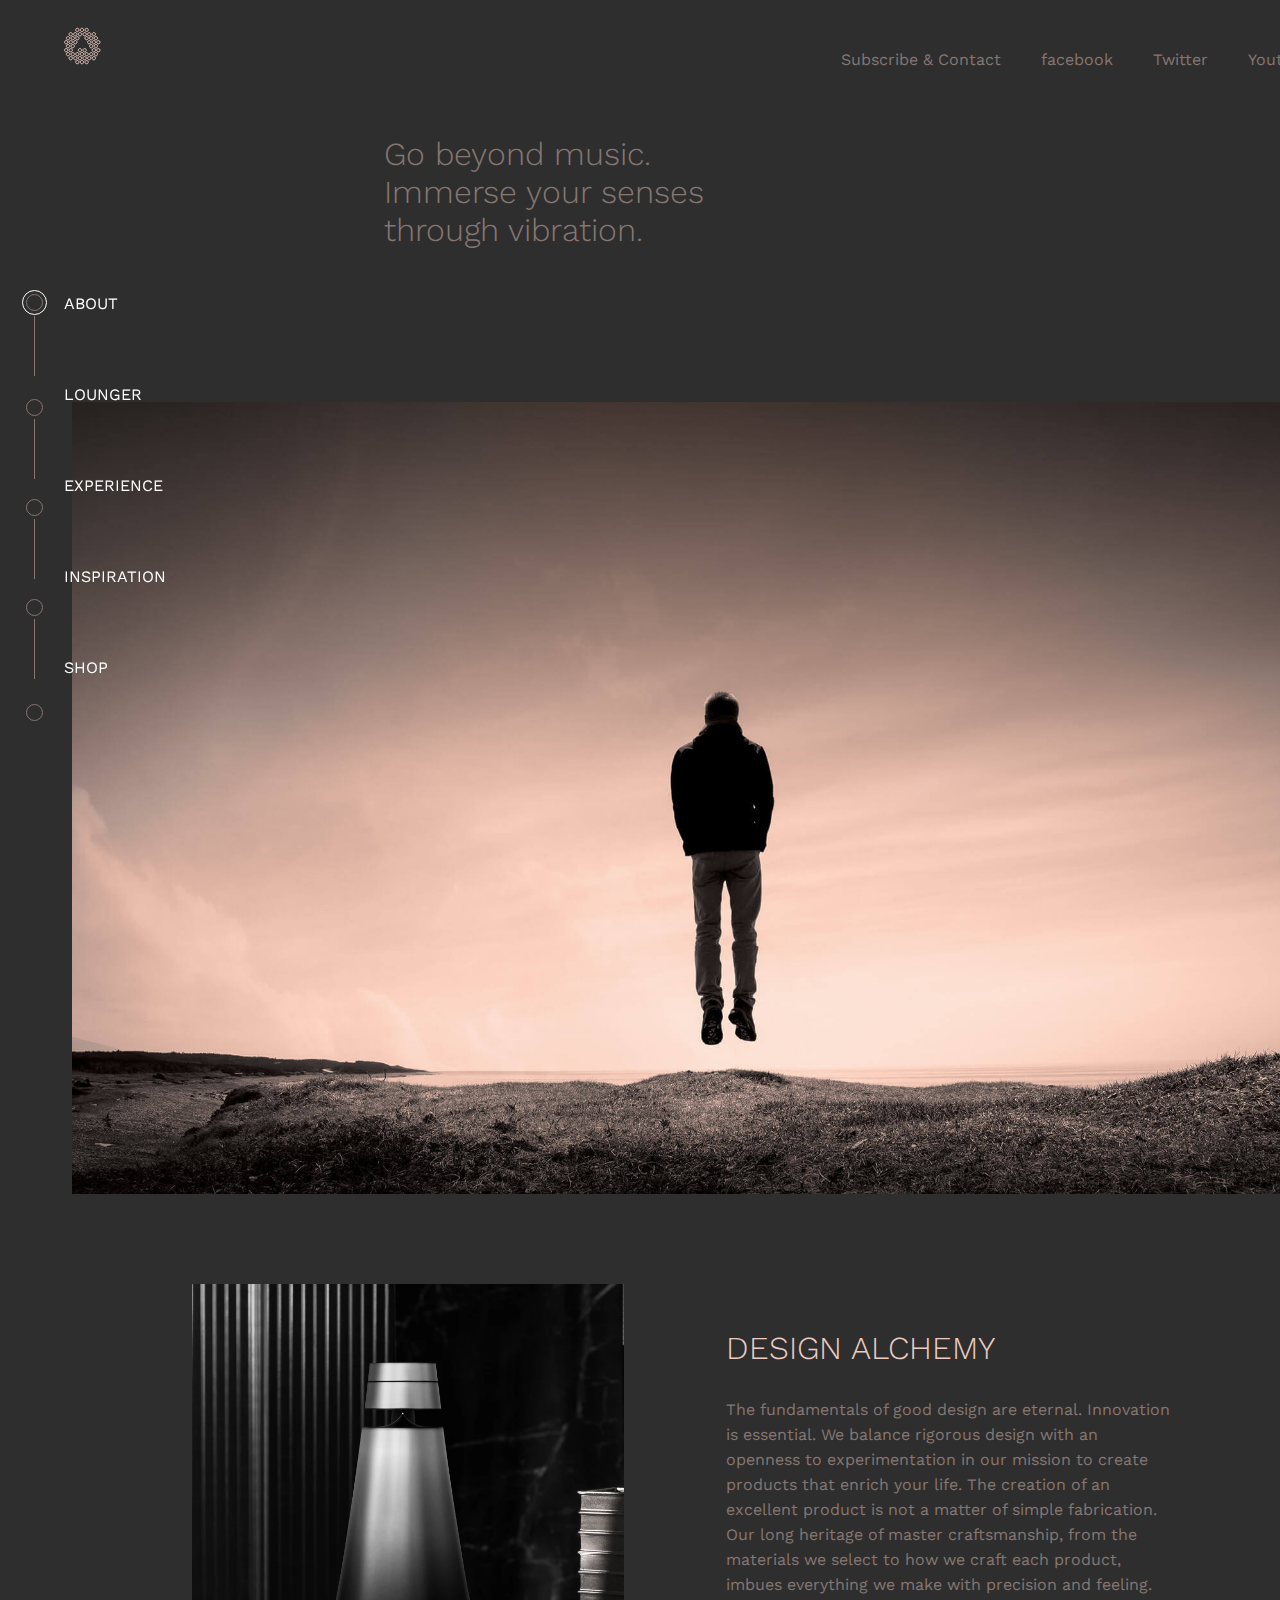
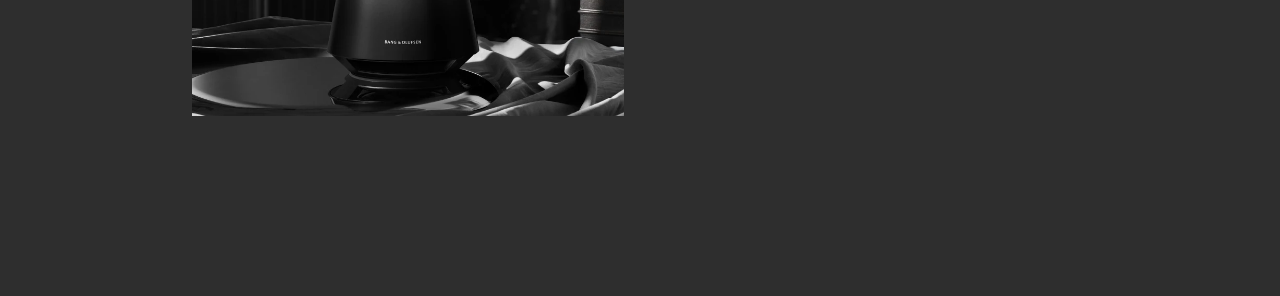
==== index.html @ e5970524 "v1.0" ====
<!DOCTYPE html>
<html lang="en">

<head>
    <meta charset="UTF-8">
    <meta http-equiv="X-UA-Compatible" content="IE=edge">
    <meta name="viewport" content="width=device-width, initial-scale=1.0">
    <link rel="stylesheet" href="assets/css/style.css">
    <title>Document</title>
</head>

<body>
    <!-- ##########HEADER########## -->
    <header>
        <nav>
            <img src="assets/img/logo.svg" alt="">
            <ul>
                <li>Subscribe & Contact</li>
                <li>facebook</li>
                <li>Twitter</li>
                <li>Youtube</li>
                <li>DE</li>
            </ul>
        </nav>
    </header>


    <section class="section1">

        <h2>Go beyond music. <br> Immerse your senses <br> through vibration.</h2>
        <ASide>
            <span class="span1" id="span"></span>
            <div class="divLine"></div>
            <span id="span"></span>
            <div class="divLine"></div>
            <span id="span"></span>
            <div class="divLine"></div>
            <span id="span"></span>
            <div class="divLine"></div>
            <span id="span"></span>
            <a href="">ABOUT</a>
            <a href="assets/html/lounger.html">LOUNGER</a>
            <a href="">EXPERIENCE</a>
            <a href="">INSPIRATION</a>
            <a href="">SHOP</a>
        </ASide>
        <img src="assets/img/section-about-1.jpg" alt="">


    </section>

    <section class="section2">
        <img src="assets/img/BS1_NYC_Home.webp" alt="">

        <div>
            <h2>DESIGN ALCHEMY</h2>
            <p>The fundamentals of good design are eternal. Innovation is essential. We balance rigorous design with an openness to experimentation in our mission to create products that enrich your life. The creation of an excellent product is not a matter
                of simple fabrication. Our long heritage of master craftsmanship, from the materials we select to how we craft each product, imbues everything we make with precision and feeling.</p>
        </div>
    </section>
    <script src="assets/js/main.js"></script>
</body>

</html>
---- assets/css/style.css ----
@import url('https://fonts.googleapis.com/css2?family=Work+Sans:ital,wght@0,100;0,200;0,300;0,400;0,500;0,600;0,700;0,800;0,900;1,100;1,200;1,300;1,400;1,500;1,600;1,700;1,800;1,900&display=swap');
* {
    margin: 0;
    padding: 0;
}

body {
    width: 1440px;
    font-family: 'Work Sans', sans-serif;
}


/*##########Header##########*/

header {
    background: #2e2e2e;
    padding: 0 0 5vh 0;
}

header nav {
    display: flex;
    justify-content: space-between;
    align-items: baseline;
}

header nav img {
    margin: 0px 0 0 5vw;
    z-index: 1;
}

header nav ul {
    display: flex;
    list-style: none;
    margin: 50px 2vw 0 0;
    z-index: 1;
}

header nav ul li {
    margin: 0px 40px 0 0;
    font-size: 1rem;
    color: #867772;
}


/*##########SECTION1##########*/

.section1 {
    padding: 10vh 0 0 0;
    margin: 0 0 0 0;
    display: flex;
    background: #2e2e2e;
}

.section1 h2 {
    position: absolute;
    z-index: 1;
    left: 30vw;
    top: 15vh;
    font-size: 2rem;
    color: #867772;
    font-weight: 300;
}

.section1 img {
    width: 90%;
    margin: 0 auto;
    position: relative;
    padding: 22vh 0 0 0;
}

.beyond {
    padding: 5vh 0 10vh 30vw;
    color: #867772;
    font-size: 1.5rem;
}

aside {
    display: flex;
    flex-direction: column;
    margin: 10vh 0 10vh 2vw;
    padding-left: 3vw;
    position: absolute;
    position: fixed;
    z-index: 1;
}

aside a {
    padding: 0vh 0 8vh 0;
    color: white;
    text-decoration: none;
}

.divLine {
    height: 60px;
    width: 1px;
    background: #867772;
    position: absolute;
}

.section1 span {
    display: inline;
    width: 15px;
    height: 15px;
    background: #2e2e2e;
    border-radius: 15px;
    border: 1px solid #867772;
    outline-offset: 3px;
    position: absolute;
}

.divLine:nth-of-type(1) {
    left: 8px;
    top: 22px;
}

.divLine:nth-of-type(2) {
    left: 8px;
    top: 125px;
}

.divLine:nth-of-type(3) {
    left: 8px;
    top: 225px;
}

.divLine:nth-of-type(4) {
    left: 8px;
    top: 325px;
}

.section1 span:nth-of-type(1) {
    top: 0px;
    left: 0;
}

.section1 span:nth-of-type(2) {
    top: 105px;
    left: 0;
}

.section1 span:nth-of-type(3) {
    top: 205px;
    left: 0;
}

.section1 span:nth-of-type(4) {
    top: 305px;
    left: 0;
}

.section1 span:nth-of-type(5) {
    top: 410px;
    left: 0;
}

.span1 {
    outline: 1px solid white;
    outline-offset: 3px;
}

.span2 {
    outline: 1px solid white;
    outline-offset: 3px;
}

.span3 {
    outline: 1px solid white;
    outline-offset: 3px;
}

.span4 {
    outline: 1px solid white;
    outline-offset: 3px;
}

.span5 {
    outline: 1px solid white;
    outline-offset: 3px;
}


/*##########SECTION2##########*/

.section2 {
    background: #2e2e2e;
    display: flex;
    padding: 0 0 20vh 0;
}

.section2 img {
    width: 30%;
    margin: 10vh 0 0 15vw;
}

.section2 div {
    margin: 15vh 0 0 8vw;
}

.section2 h2 {
    color: #ebccc2;
    margin: 0 0 30px 0;
    font-size: 2rem;
    font-weight: 300;
}

.section2 p {
    width: 450px;
    color: #867772;
    line-height: 25px;
}


/*##########LoungerSite##########*/

.voyager {
    width: 55vw;
    object-fit: fill;
    height: 100vh;
    position: absolute;
    top: 0;
}

.loungersection2 {
    background: #2e2e2e;
    width: 45vw;
    height: 78.4vh;
    margin-left: auto;
}

.loungersection2 h2 {
    padding: 5vh 0 100px 50px;
    color: #ebccc2;
    font-weight: 400;
    font-size: 2rem;
}

.loungersection2 p {
    width: 500px;
    padding: 0 0 0vh 50px;
    color: #867772;
    line-height: 30px;
}

.loungerSpan2 {
    top: 0px;
    left: 0;
    outline: 1px solid white;
    outline-offset: 3px;
}
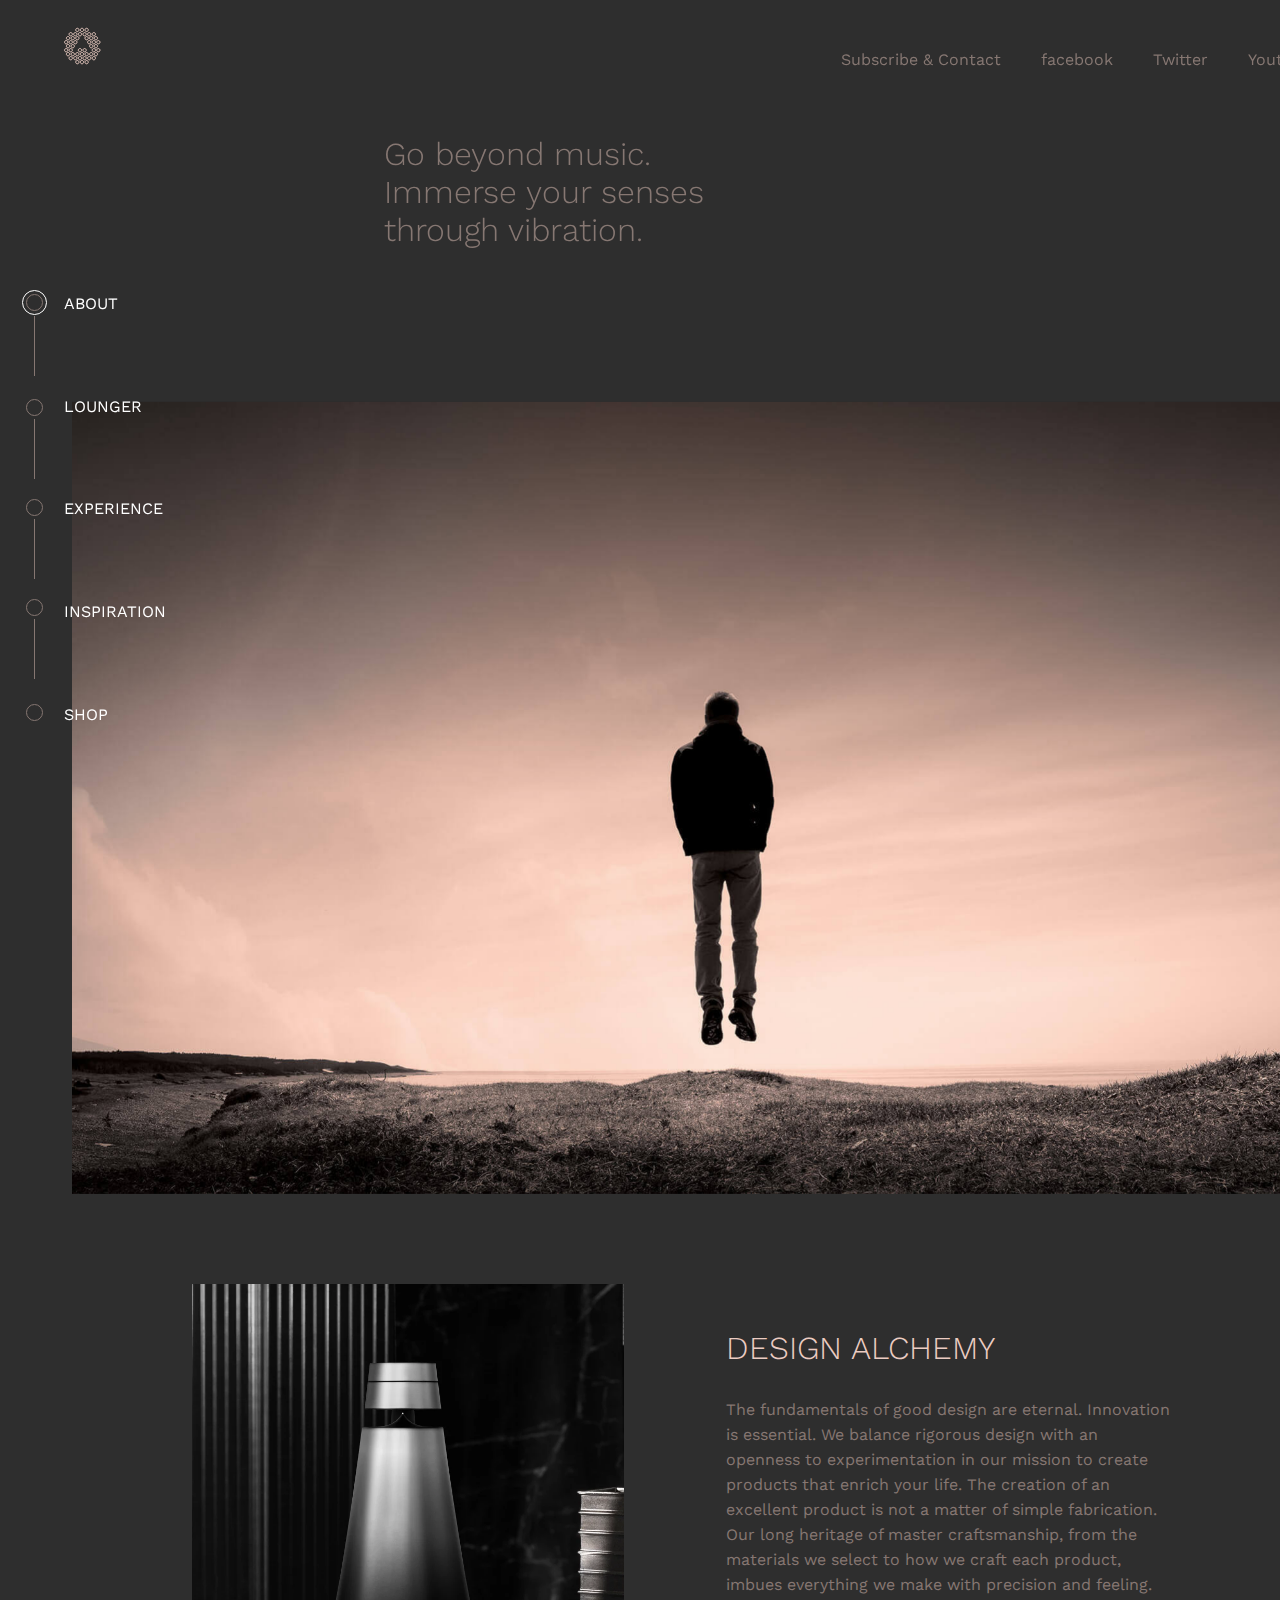
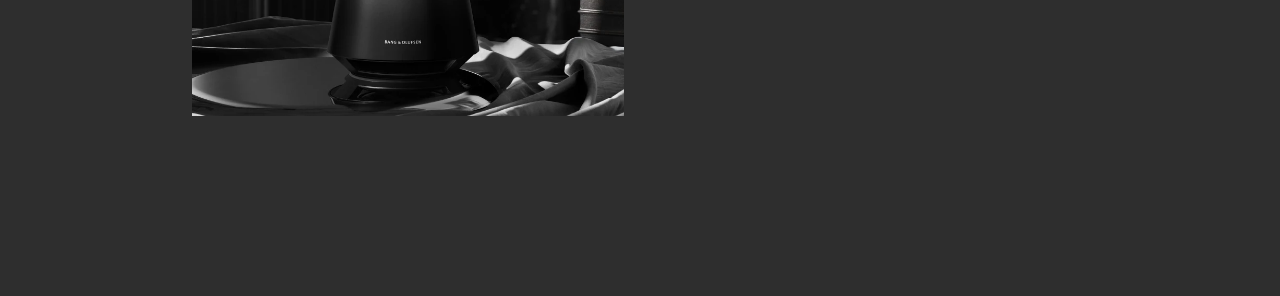
==== commit a9f6c108: "v1.3" ====
--- a/index.html
+++ b/index.html
@@ -40,9 +40,9 @@
             <span id="span"></span>
             <a href="">ABOUT</a>
             <a href="assets/html/lounger.html">LOUNGER</a>
-            <a href="">EXPERIENCE</a>
-            <a href="">INSPIRATION</a>
-            <a href="">SHOP</a>
+            <a href="assets/html/experience.html">EXPERIENCE</a>
+            <a href="assets/html/inspiration.html">INSPIRATION</a>
+            <a href="assets/html/shop.html">SHOP</a>
         </ASide>
         <img src="assets/img/section-about-1.jpg" alt="">
 
--- a/assets/css/style.css
+++ b/assets/css/style.css
@@ -19,6 +19,8 @@
 
 header nav {
     display: flex;
+    position: sticky;
+    top: 0;
     justify-content: space-between;
     align-items: baseline;
 }
@@ -85,7 +87,7 @@
 }
 
 aside a {
-    padding: 0vh 0 8vh 0;
+    padding: 0vh 0 9.3vh 0;
     color: white;
     text-decoration: none;
 }
@@ -223,7 +225,7 @@
 .loungersection2 {
     background: #2e2e2e;
     width: 45vw;
-    height: 78.4vh;
+    height: 77.3vh;
     margin-left: auto;
 }
 
@@ -246,4 +248,158 @@
     left: 0;
     outline: 1px solid white;
     outline-offset: 3px;
+}
+
+
+/*##########Inspiration##########*/
+
+.inspiration {
+    padding: 10vh 0 0 0;
+    background: #2e2e2e;
+}
+
+.inspiration div:first-child {
+    text-align: center;
+}
+
+.inspiration div:last-child {
+    margin: 15vh 0 0 20vw;
+}
+
+.inspiration div:last-child>div {
+    display: flex;
+}
+
+.inspiration div:last-child>div p {
+    color: #867772;
+    margin: 0 10px 10px 0;
+    padding: 2px 7px;
+    border: 1px solid white;
+    font-size: 14px;
+    font-weight: 200;
+}
+
+video {
+    width: 60%;
+}
+
+.inspiration h3 {
+    color: #ebccc2;
+    font-weight: 400;
+}
+
+.inspiration h2 {
+    color: #ebccc2;
+    font-size: 2rem;
+    font-weight: 400;
+    margin: 20px 0 20px 0;
+}
+
+.inspiration p {
+    color: #867772;
+    padding-bottom: 10vh;
+}
+
+
+/*##########SECTION5##########*/
+
+.section5 {
+    display: flex;
+    background: #2e2e2e;
+}
+
+.section5 img {
+    width: 30%;
+    margin-left: 20vw;
+}
+
+.section5 div {
+    width: 500px;
+    margin: 10vh 0 0 30px;
+}
+
+.section5 h3 {
+    color: #ebccc2;
+}
+
+.section5 h2 {
+    font-size: 2rem;
+    font-weight: 400;
+    margin: 20px 0;
+    color: #ebccc2;
+}
+
+.section5 p {
+    color: #867772;
+    width: 400px;
+    line-height: 30px;
+}
+
+
+/*##########SECTION6##########*/
+
+.section6 {
+    display: flex;
+    background: #2e2e2e;
+}
+
+.section6 img {
+    width: 30%;
+    margin-left: 0vw;
+    padding-bottom: 10vh;
+}
+
+.section6 div {
+    width: 433px;
+    margin: 10vh 0 0 20vw;
+}
+
+.section6 h3 {
+    color: #ebccc2;
+}
+
+.section6 h2 {
+    font-size: 2rem;
+    font-weight: 400;
+    margin: 20px 0;
+    color: #ebccc2;
+}
+
+.section6 p {
+    color: #867772;
+    width: 400px;
+    line-height: 30px;
+}
+
+
+/*##########SHOP##########*/
+
+.shop {
+    text-align: center;
+    background: #2e2e2e;
+    width: 45vw;
+    height: 77.3vh;
+    margin-left: auto;
+}
+
+.shop h2 {
+    font-size: 2rem;
+    font-weight: 400;
+    color: #ebccc2;
+}
+
+.shop p:nth-of-type(1) {
+    color: #867772;
+    margin: 20px 0;
+}
+
+.shop p:nth-of-type(2) {
+    color: #867772;
+    margin-bottom: 10px;
+}
+
+.shop button {
+    background: #ebccc2;
+    padding: 10px 25px;
+    border-radius: 5px;
 }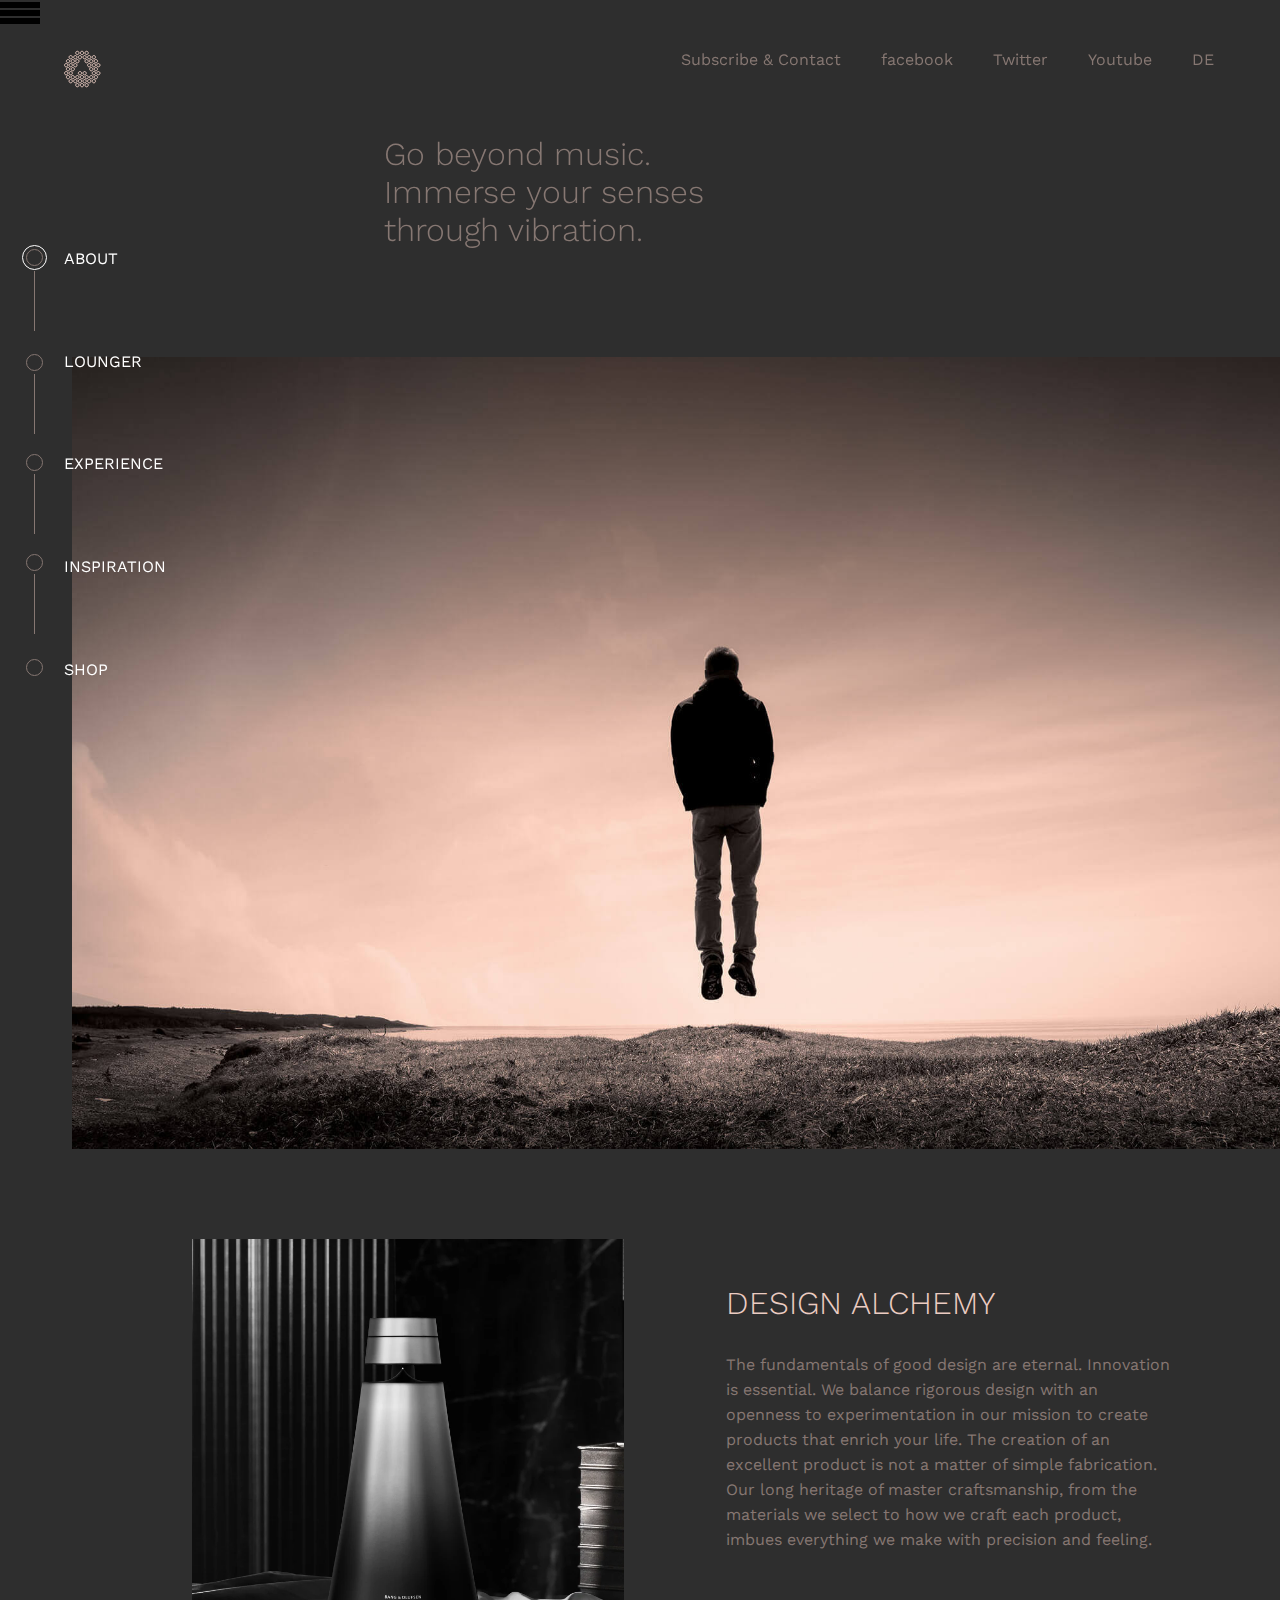
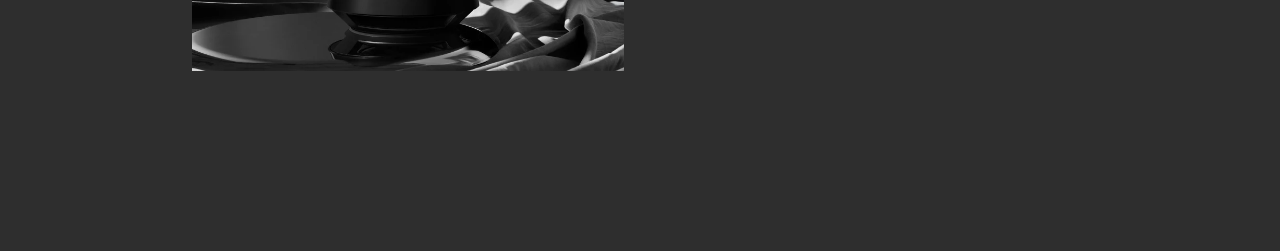
==== commit 950162ca: "v2.4" ====
--- a/index.html
+++ b/index.html
@@ -13,13 +13,20 @@
     <!-- ##########HEADER########## -->
     <header>
         <nav>
+            <div onclick="menu()" class="mobileMenu">
+                <span></span>
+                <span></span>
+                <span></span>
+            </div>
             <img src="assets/img/logo.svg" alt="">
-            <ul>
+            <ul id="ul">
                 <li>Subscribe & Contact</li>
                 <li>facebook</li>
                 <li>Twitter</li>
                 <li>Youtube</li>
                 <li>DE</li>
+                <li onclick="back()">BACK</li>
+
             </ul>
         </nav>
     </header>
--- a/assets/css/style.css
+++ b/assets/css/style.css
@@ -17,10 +17,21 @@
     padding: 0 0 5vh 0;
 }
 
+.mobileMenu span {
+    width: 40px;
+    height: 2px;
+    background: black;
+    display: flex;
+    flex-direction: column;
+    margin: 2px 0 0 auto;
+}
+
+.mobileMenu span {
+    padding: 2px 0;
+}
+
 header nav {
     display: flex;
-    position: sticky;
-    top: 0;
     justify-content: space-between;
     align-items: baseline;
 }
@@ -28,6 +39,8 @@
 header nav img {
     margin: 0px 0 0 5vw;
     z-index: 1;
+    position: fixed;
+    top: 50px;
 }
 
 header nav ul {
@@ -35,12 +48,18 @@
     list-style: none;
     margin: 50px 2vw 0 0;
     z-index: 1;
+    position: fixed;
+    right: 0;
 }
 
 header nav ul li {
     margin: 0px 40px 0 0;
     font-size: 1rem;
     color: #867772;
+}
+
+header nav ul li:last-child {
+    display: none;
 }
 
 
@@ -219,19 +238,19 @@
     object-fit: fill;
     height: 100vh;
     position: absolute;
-    top: 0;
+    top: 0px;
 }
 
 .loungersection2 {
     background: #2e2e2e;
     width: 45vw;
-    height: 77.3vh;
+    height: 85vh;
     margin-left: auto;
 }
 
 .loungersection2 h2 {
     padding: 5vh 0 100px 50px;
-    color: #ebccc2;
+    color: #ebc2c2;
     font-weight: 400;
     font-size: 2rem;
 }
@@ -378,7 +397,7 @@
     text-align: center;
     background: #2e2e2e;
     width: 45vw;
-    height: 77.3vh;
+    height: 85vh;
     margin-left: auto;
 }
 
@@ -402,4 +421,380 @@
     background: #ebccc2;
     padding: 10px 25px;
     border-radius: 5px;
+}
+
+
+/*##########@Media##########*/
+
+@media(max-width:375px) {
+    body {
+        width: 375px;
+        font-family: 'Work Sans', sans-serif;
+    }
+    /*##########Header##########*/
+    header {
+        background: #2e2e2e;
+        padding: 0 0 5vh 0;
+    }
+    header nav {
+        display: flex;
+        justify-content: space-between;
+        align-items: baseline;
+    }
+    header nav img {
+        margin: 0px 0 0 5vw;
+        z-index: 1;
+        position: fixed;
+        top: 20px;
+    }
+    header nav ul {
+        position: absolute;
+        display: flex;
+        flex-direction: column;
+        background: white;
+        margin: 0;
+        padding: 5vh 0 0 0;
+        transition: 1s;
+        height: 0;
+        top: 0;
+        left: 0;
+        right: 0;
+        opacity: 0;
+        z-index: 2;
+    }
+    header nav ul li {
+        margin: 5vh auto;
+        text-shadow: 0 0 10px black;
+    }
+    /*##########SECTION1##########*/
+    .section1 {
+        padding: 10vh 0 0 0;
+        margin: 0 0 0 0;
+        display: flex;
+        background: #2e2e2e;
+    }
+    .section1 h2 {
+        position: absolute;
+        z-index: 1;
+        left: 30vw;
+        top: 15vh;
+        font-size: 1.2rem;
+        color: #867772;
+        font-weight: 300;
+    }
+    .section1 img {
+        width: 80%;
+        margin: 0 auto;
+        position: relative;
+        padding: 20vh 0 0 0;
+    }
+    .beyond {
+        padding: 5vh 0 10vh 30vw;
+        color: #867772;
+        font-size: 1.5rem;
+    }
+    aside {
+        display: flex;
+        flex-direction: column;
+        margin: 15vh 0 10vh 0vw;
+        padding-left: 0vw;
+        position: absolute;
+        position: fixed;
+        z-index: 1;
+    }
+    aside a {
+        padding: 0vh 0 5vh 10px;
+        color: white;
+        text-decoration: none;
+        font-size: 10px;
+    }
+    .divLine {
+        height: 40px;
+        width: 1px;
+        background: #867772;
+        position: absolute;
+    }
+    .section1 span {
+        display: inline;
+        width: 15px;
+        height: 15px;
+        background: #2e2e2e;
+        border-radius: 15px;
+        border: 1px solid #867772;
+        outline-offset: 3px;
+        position: absolute;
+    }
+    .divLine:nth-of-type(1) {
+        left: 5px;
+        top: 10px;
+    }
+    .divLine:nth-of-type(2) {
+        left: 5px;
+        top: 63px;
+    }
+    .divLine:nth-of-type(3) {
+        left: 5px;
+        top: 113px;
+    }
+    .divLine:nth-of-type(4) {
+        left: 5px;
+        top: 165px;
+    }
+    .section1 span:nth-of-type(1) {
+        top: 20px;
+        left: 17px;
+    }
+    .section1 span:nth-of-type(2) {
+        top: 75px;
+        left: 17px;
+    }
+    .section1 span:nth-of-type(3) {
+        top: 125px;
+        left: 17px;
+    }
+    .section1 span:nth-of-type(4) {
+        top: 175px;
+        left: 17px;
+    }
+    .section1 span:nth-of-type(5) {
+        top: 225px;
+        left: 17px;
+    }
+    .span1 {
+        outline: 1px solid white;
+        outline-offset: 3px;
+    }
+    .span2 {
+        outline: 1px solid white;
+        outline-offset: 3px;
+    }
+    .span3 {
+        outline: 1px solid white;
+        outline-offset: 3px;
+    }
+    .span4 {
+        outline: 1px solid white;
+        outline-offset: 3px;
+    }
+    .span5 {
+        outline: 1px solid white;
+        outline-offset: 3px;
+    }
+    /*##########SECTION2##########*/
+    .section2 {
+        background: #2e2e2e;
+        display: flex;
+        flex-direction: column;
+        padding: 0 0 20vh 0;
+    }
+    .section2 img {
+        width: 70%;
+        margin: 5vh auto 0 auto;
+    }
+    .section2 div {
+        margin: 15vh 0 0 8vw;
+    }
+    .section2 h2 {
+        color: #ebccc2;
+        margin: 0 0 30px 0;
+        font-size: 1.2rem;
+        font-weight: 300;
+        text-align: center;
+    }
+    .section2 p {
+        width: 310px;
+        color: #867772;
+        line-height: 25px;
+        text-align: center;
+    }
+    /*##########LoungerSite##########*/
+    .voyager {
+        width: 100vw;
+        object-fit: fill;
+        height: 50vh;
+        position: absolute;
+        top: 0;
+    }
+    .loungersection2 {
+        background: #2e2e2e;
+        width: 100vw;
+        height: 110vh;
+        text-align: center;
+    }
+    .loungersection2 h2 {
+        padding: 40vh 0 0px 0px;
+        color: #ebccc2;
+        font-weight: 400;
+        font-size: 1rem;
+    }
+    .loungersection2 p {
+        width: 300px;
+        padding: 5vh 0 0vh 0px;
+        color: #867772;
+        line-height: 30px;
+        font-size: 0.8rem;
+        margin: 0 auto;
+    }
+    .loungerSpan2 {
+        top: 0px;
+        left: 0;
+        outline: 1px solid white;
+        outline-offset: 3px;
+    }
+    /*##########Inspiration##########*/
+    .inspiration {
+        padding: 10vh 0 0 0;
+        background: #2e2e2e;
+    }
+    .inspiration div:first-child {
+        text-align: center;
+    }
+    .inspiration div:last-child {
+        margin: 15vh 0 0 0vw;
+        text-align: center;
+    }
+    .inspiration div:last-child>div {
+        display: flex;
+        margin-left: 80px;
+        padding-bottom: 20px;
+    }
+    .inspiration div:last-child>div p {
+        color: #867772;
+        margin: 0 10px 10px 0;
+        padding: 2px 7px;
+        border: 1px solid white;
+        font-size: 14px;
+        font-weight: 200;
+    }
+    video {
+        width: 60%;
+    }
+    .inspiration h3 {
+        color: #ebccc2;
+        font-weight: 400;
+        font-size: 0.7rem;
+        text-align: center;
+        margin-right: 0px;
+    }
+    .inspiration h2 {
+        color: #ebccc2;
+        font-size: 2rem;
+        font-weight: 400;
+        margin: 20px 0 30px 0;
+    }
+    .inspiration p {
+        color: #867772;
+        padding-bottom: 10vh;
+    }
+    /*##########SECTION5##########*/
+    .section5 {
+        display: flex;
+        flex-direction: column;
+        background: #2e2e2e;
+    }
+    .section5 img {
+        width: 70%;
+        margin: 0 auto;
+    }
+    .section5 div {
+        width: 300px;
+        margin: 50px auto;
+        text-align: center;
+    }
+    .section5 h3 {
+        color: #ebccc2;
+    }
+    .section5 h2 {
+        font-size: 2rem;
+        font-weight: 400;
+        margin: 20px 0;
+        color: #ebccc2;
+    }
+    .section5 p {
+        color: #867772;
+        width: 300px;
+        line-height: 30px;
+    }
+    /*##########SECTION6##########*/
+    .section6 {
+        display: flex;
+        flex-direction: column-reverse;
+        background: #2e2e2e;
+    }
+    .section6 img {
+        width: 70%;
+        margin-left: 0vw;
+        padding: 5vh 0 10vh 0;
+        margin: 0 auto;
+    }
+    .section6 div {
+        width: 300px;
+        text-align: center;
+        padding-bottom: 5vh;
+        margin: 0 auto;
+    }
+    .section6 h3 {
+        color: #ebccc2;
+    }
+    .section6 h2 {
+        font-size: 2rem;
+        font-weight: 400;
+        margin: 20px 0;
+        color: #ebccc2;
+    }
+    .section6 p {
+        color: #867772;
+        width: 300px;
+        line-height: 30px;
+    }
+    /*##########SHOP##########*/
+    .shop {
+        text-align: center;
+        background: #2e2e2e;
+        width: 100vw;
+        height: 100vh;
+        margin-left: auto;
+        padding-bottom: 15vh;
+    }
+    .shop img {
+        padding-top: 35vh;
+        margin: 0 auto;
+        width: 375px;
+    }
+    .shop h2 {
+        font-size: 2rem;
+        font-weight: 400;
+        color: #ebccc2;
+    }
+    .shop p:nth-of-type(1) {
+        color: #867772;
+        margin: 20px 0;
+    }
+    .shop p:nth-of-type(2) {
+        color: #867772;
+        margin-bottom: 10px;
+    }
+    .shop button {
+        background: #ebccc2;
+        padding: 10px 25px;
+        border-radius: 5px;
+    }
+    /*##########Header##########*/
+    .mobileMenu span {
+        width: 40px;
+        height: 2px;
+        background: #867772;
+        display: flex;
+        flex-direction: column;
+        margin: 5px 0 0 auto;
+        padding: 2px 0;
+        border-radius: 3px;
+    }
+    .mobileMenu {
+        margin-left: auto;
+        padding: 20px 20px 0 0;
+    }
+    header nav ul li:last-child {
+        display: block;
+    }
 }